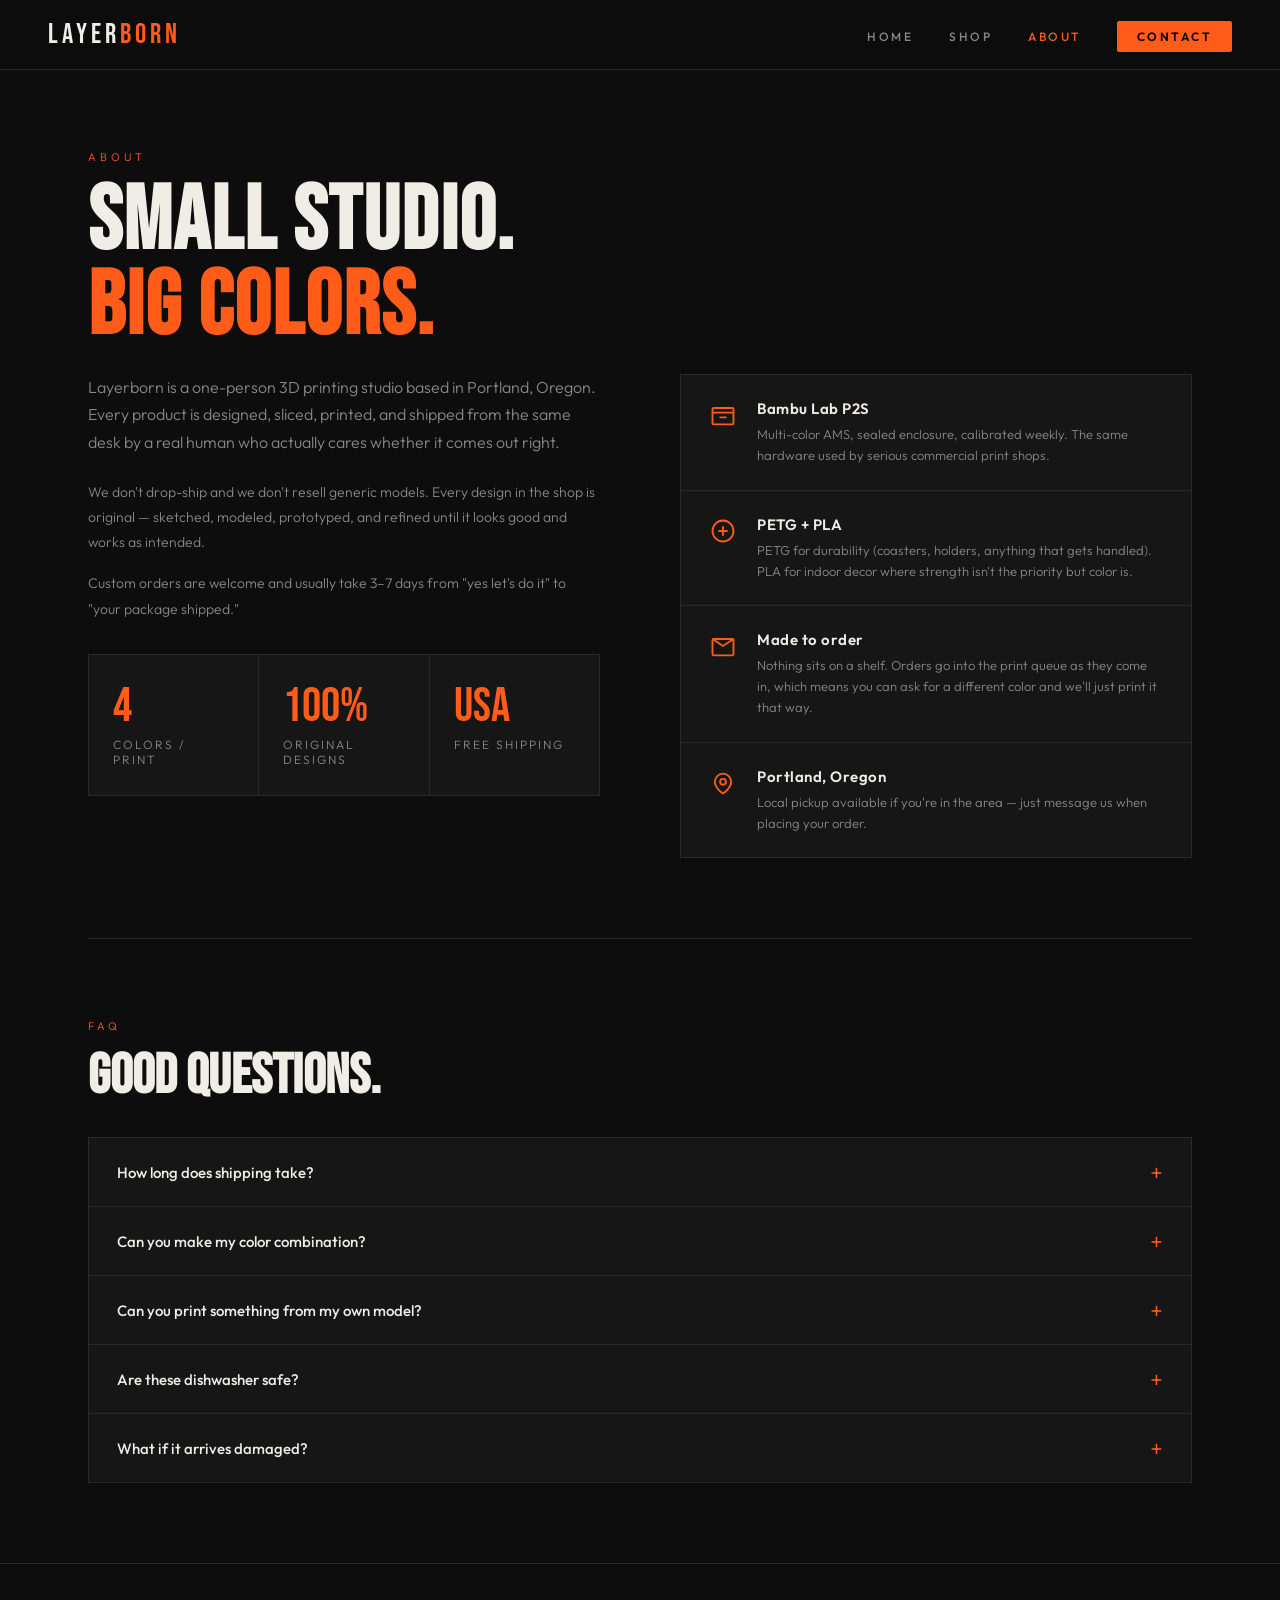
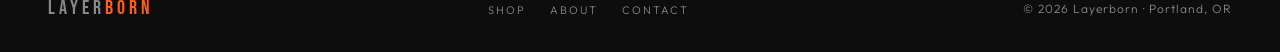
==== about.html @ ff553b5a "Storefront rebuild: split into multiple pages The site is no longer one 1100-line index.html. Split " ====
<!DOCTYPE html>
<html lang="en">
<head>
  <meta charset="UTF-8" />
  <meta name="viewport" content="width=device-width, initial-scale=1.0"/>
  <title>About — Layerborn</title>
  <meta name="description" content="Layerborn is a small 3D printing studio in Portland, OR." />
  <meta name="theme-color" content="#0d0d0d" />
  <link href="https://fonts.googleapis.com/css2?family=Bebas+Neue&family=Outfit:wght@300;400;500;600&display=swap" rel="stylesheet"/>
  <link rel="stylesheet" href="styles.css" />
</head>
<body>

  <!-- NAV -->
  <nav class="site-nav">
    <a href="index.html" class="nav-logo">LAYER<span>BORN</span></a>
    <button class="nav-toggle" aria-label="Toggle menu">
      <span></span><span></span><span></span>
    </button>
    <ul>
      <li><a href="index.html">Home</a></li>
      <li><a href="shop.html">Shop</a></li>
      <li><a href="about.html">About</a></li>
      <li><a href="contact.html" class="nav-cta">Contact</a></li>
    </ul>
  </nav>

  <main class="page">
    <div class="section-label">About</div>
    <h1 class="page-hero">Small studio.<br/><span class="accent">Big colors.</span></h1>

    <div class="about-grid">
      <div>
        <p class="page-sub" style="margin-bottom:24px;">
          Layerborn is a one-person 3D printing studio based in Portland, Oregon.
          Every product is designed, sliced, printed, and shipped from the same
          desk by a real human who actually cares whether it comes out right.
        </p>
        <p style="font-size:14px; line-height:1.8; color:var(--muted); margin-bottom:16px;">
          We don't drop-ship and we don't resell generic models. Every design in
          the shop is original — sketched, modeled, prototyped, and refined
          until it looks good and works as intended.
        </p>
        <p style="font-size:14px; line-height:1.8; color:var(--muted);">
          Custom orders are welcome and usually take 3–7 days from "yes let's
          do it" to "your package shipped."
        </p>

        <div class="about-stats">
          <div class="stat">
            <div class="stat-num">4</div>
            <div class="stat-label">Colors / Print</div>
          </div>
          <div class="stat">
            <div class="stat-num">100%</div>
            <div class="stat-label">Original Designs</div>
          </div>
          <div class="stat">
            <div class="stat-num">USA</div>
            <div class="stat-label">Free Shipping</div>
          </div>
        </div>
      </div>

      <div class="about-features">
        <div class="feature">
          <div class="feature-icon">
            <svg viewBox="0 0 24 24" fill="none" stroke="currentColor" stroke-width="1.6">
              <rect x="3" y="6" width="18" height="14" rx="1"/>
              <path d="M3 10h18M9 14h6"/>
            </svg>
          </div>
          <div>
            <div class="feature-title">Bambu Lab P2S</div>
            <div class="feature-desc">
              Multi-color AMS, sealed enclosure, calibrated weekly. The same hardware
              used by serious commercial print shops.
            </div>
          </div>
        </div>
        <div class="feature">
          <div class="feature-icon">
            <svg viewBox="0 0 24 24" fill="none" stroke="currentColor" stroke-width="1.6">
              <circle cx="12" cy="12" r="9"/>
              <path d="M8 12h8M12 8v8"/>
            </svg>
          </div>
          <div>
            <div class="feature-title">PETG + PLA</div>
            <div class="feature-desc">
              PETG for durability (coasters, holders, anything that gets handled).
              PLA for indoor decor where strength isn't the priority but color is.
            </div>
          </div>
        </div>
        <div class="feature">
          <div class="feature-icon">
            <svg viewBox="0 0 24 24" fill="none" stroke="currentColor" stroke-width="1.6">
              <path d="M3 6l9 6 9-6"/>
              <rect x="3" y="6" width="18" height="14" rx="1"/>
            </svg>
          </div>
          <div>
            <div class="feature-title">Made to order</div>
            <div class="feature-desc">
              Nothing sits on a shelf. Orders go into the print queue as they
              come in, which means you can ask for a different color and we'll
              just print it that way.
            </div>
          </div>
        </div>
        <div class="feature">
          <div class="feature-icon">
            <svg viewBox="0 0 24 24" fill="none" stroke="currentColor" stroke-width="1.6">
              <path d="M12 21s-7-4.5-7-10a7 7 0 1114 0c0 5.5-7 10-7 10z"/>
              <circle cx="12" cy="11" r="2.5"/>
            </svg>
          </div>
          <div>
            <div class="feature-title">Portland, Oregon</div>
            <div class="feature-desc">
              Local pickup available if you're in the area — just message us
              when placing your order.
            </div>
          </div>
        </div>
      </div>
    </div>

    <div class="section-divider"></div>

    <!-- FAQ -->
    <div class="section-label">FAQ</div>
    <h2 class="section-title" style="margin-bottom:32px;">Good questions.</h2>
    <div class="faq">
      <div class="faq-item">
        <div class="faq-q">How long does shipping take?</div>
        <div class="faq-a">
          Each item is printed after you order it, so factor in 1–3 days for the
          print itself plus standard USPS shipping (2–4 days for most US
          addresses). Total: usually within a week, often faster.
        </div>
      </div>
      <div class="faq-item">
        <div class="faq-q">Can you make my color combination?</div>
        <div class="faq-a">
          Yes, in almost every case. The AMS holds up to four colors per print,
          and we keep a healthy stock of common ones. Use the contact form
          (or DM us before ordering) and tell us exactly what you want.
        </div>
      </div>
      <div class="faq-item">
        <div class="faq-q">Can you print something from my own model?</div>
        <div class="faq-a">
          Sometimes. Send us your STL or 3MF via the contact form and we'll
          take a look. If the model is print-ready and we have the materials,
          we'll quote you. We don't print firearms, copyrighted characters,
          or anything we don't feel right making.
        </div>
      </div>
      <div class="faq-item">
        <div class="faq-q">Are these dishwasher safe?</div>
        <div class="faq-a">
          No — PLA and PETG both warp under high heat. Hand-wash with mild
          soap and warm (not hot) water. They'll last years if you treat them
          like nice ceramics.
        </div>
      </div>
      <div class="faq-item">
        <div class="faq-q">What if it arrives damaged?</div>
        <div class="faq-a">
          Message us within 48 hours of delivery and we'll reprint it for free.
          Stuff happens in transit; we've got you.
        </div>
      </div>
    </div>
  </main>

  <!-- FOOTER -->
  <footer class="site-footer">
    <a href="index.html" class="footer-logo">LAYER<span>BORN</span></a>
    <ul class="footer-links">
      <li><a href="shop.html">Shop</a></li>
      <li><a href="about.html">About</a></li>
      <li><a href="contact.html">Contact</a></li>
    </ul>
    <div class="footer-copy">© 2026 Layerborn · Portland, OR</div>
  </footer>

  <script src="app.js"></script>
</body>
</html>
---- styles.css ----
/* ──────────────────────────────────────────────────────────────
   LayerBorn storefront — shared styles
   ────────────────────────────────────────────────────────────── */

*, *::before, *::after { box-sizing: border-box; margin: 0; padding: 0; }

:root {
  --bg:        #0d0d0d;
  --surface:   #161616;
  --surface2:  #1e1e1e;
  --border:    #2a2a2a;
  --accent:    #ff5c1a;
  --accent2:   #ff8c55;
  --text:      #f0ece6;
  --muted:     #888;
  --font-display: 'Bebas Neue', sans-serif;
  --font-body:    'Outfit', sans-serif;
  --max-w:     1200px;
}

html { scroll-behavior: smooth; }

body {
  background: var(--bg);
  color: var(--text);
  font-family: var(--font-body);
  font-weight: 300;
  overflow-x: hidden;
  min-height: 100vh;
  display: flex;
  flex-direction: column;
}

a { color: inherit; }

/* ── NAV ──────────────────────────────────────────────── */
nav.site-nav {
  position: sticky;
  top: 0;
  z-index: 100;
  display: flex;
  align-items: center;
  justify-content: space-between;
  padding: 18px 48px;
  background: rgba(13, 13, 13, 0.85);
  backdrop-filter: blur(12px);
  -webkit-backdrop-filter: blur(12px);
  border-bottom: 1px solid var(--border);
}

.nav-logo {
  font-family: var(--font-display);
  font-size: 28px;
  letter-spacing: 4px;
  color: var(--text);
  text-decoration: none;
}
.nav-logo span { color: var(--accent); }

nav.site-nav ul {
  list-style: none;
  display: flex;
  gap: 36px;
  align-items: center;
}

nav.site-nav ul a {
  text-decoration: none;
  color: var(--muted);
  font-size: 12px;
  font-weight: 500;
  letter-spacing: 2.5px;
  text-transform: uppercase;
  transition: color 0.2s;
}
nav.site-nav ul a:hover { color: var(--text); }
nav.site-nav ul a.active { color: var(--accent); }

.nav-cta {
  background: var(--accent);
  color: #000 !important;
  padding: 8px 20px;
  border-radius: 2px;
  font-weight: 600 !important;
  transition: background 0.2s !important;
}
.nav-cta:hover { background: var(--accent2) !important; color: #000 !important; }

/* Mobile hamburger */
.nav-toggle {
  display: none;
  background: none;
  border: 0;
  cursor: pointer;
  padding: 6px;
  width: 36px;
  height: 36px;
  flex-direction: column;
  justify-content: space-between;
}
.nav-toggle span {
  display: block;
  height: 2px;
  width: 100%;
  background: var(--text);
  transition: transform 0.25s, opacity 0.25s;
}
.nav-toggle.open span:nth-child(1) { transform: translateY(10px) rotate(45deg); }
.nav-toggle.open span:nth-child(2) { opacity: 0; }
.nav-toggle.open span:nth-child(3) { transform: translateY(-10px) rotate(-45deg); }

/* ── PAGE WRAPPERS ────────────────────────────────────── */
main.page {
  flex: 1;
  width: 100%;
  margin: 0 auto;
  padding: 80px 48px;
  max-width: var(--max-w);
}

.page-narrow {
  max-width: 720px;
}

.page-hero {
  font-family: var(--font-display);
  font-size: clamp(48px, 7vw, 96px);
  line-height: 0.95;
  letter-spacing: 2px;
  margin-bottom: 24px;
}

.page-hero .accent { color: var(--accent); }

.page-sub {
  max-width: 560px;
  font-size: 16px;
  line-height: 1.7;
  color: var(--muted);
  margin-bottom: 48px;
}

.section-label {
  font-size: 11px;
  letter-spacing: 4px;
  text-transform: uppercase;
  color: var(--accent);
  margin-bottom: 16px;
}

.section-title {
  font-family: var(--font-display);
  font-size: clamp(36px, 5vw, 56px);
  line-height: 1;
  margin-bottom: 8px;
}

.section-divider {
  height: 1px;
  background: var(--border);
  margin: 80px 0;
}

/* ── BUTTONS ──────────────────────────────────────────── */
.btn-primary {
  display: inline-block;
  background: var(--accent);
  color: #000;
  font-family: var(--font-body);
  font-weight: 600;
  font-size: 13px;
  letter-spacing: 2px;
  text-transform: uppercase;
  text-decoration: none;
  padding: 14px 32px;
  border-radius: 2px;
  border: none;
  cursor: pointer;
  transition: background 0.2s, transform 0.15s;
}
.btn-primary:hover { background: var(--accent2); transform: translateY(-1px); }

.btn-secondary {
  display: inline-block;
  color: var(--muted);
  font-size: 13px;
  letter-spacing: 2px;
  text-transform: uppercase;
  text-decoration: none;
  padding: 14px 0;
  border: 0;
  background: none;
  border-bottom: 1px solid var(--border);
  cursor: pointer;
  font-family: var(--font-body);
  transition: color 0.2s, border-color 0.2s;
}
.btn-secondary:hover { color: var(--text); border-color: var(--text); }

.btn-outline {
  display: inline-block;
  background: transparent;
  color: var(--text);
  border: 1px solid var(--border);
  font-family: var(--font-body);
  font-weight: 600;
  font-size: 13px;
  letter-spacing: 2px;
  text-transform: uppercase;
  text-decoration: none;
  padding: 14px 32px;
  border-radius: 2px;
  cursor: pointer;
  transition: border-color 0.2s, color 0.2s, background 0.2s;
}
.btn-outline:hover { border-color: var(--accent); color: var(--accent); background: rgba(255,92,26,0.05); }

/* ── HOME HERO ────────────────────────────────────────── */
.home-hero {
  position: relative;
  min-height: calc(100vh - 80px);
  display: flex;
  flex-direction: column;
  justify-content: center;
  padding: 80px 48px;
  overflow: hidden;
}
.home-hero::before {
  content: '';
  position: absolute;
  inset: 0;
  background:
    radial-gradient(ellipse 60% 60% at 80% 40%, rgba(255,92,26,0.08) 0%, transparent 70%),
    repeating-linear-gradient(0deg, transparent, transparent 39px, rgba(255,255,255,0.02) 39px, rgba(255,255,255,0.02) 40px),
    repeating-linear-gradient(90deg, transparent, transparent 39px, rgba(255,255,255,0.02) 39px, rgba(255,255,255,0.02) 40px);
  pointer-events: none;
}
.home-hero > * { position: relative; z-index: 1; }

.hero-tag {
  font-size: 12px;
  font-weight: 600;
  letter-spacing: 4px;
  text-transform: uppercase;
  color: var(--accent);
  margin-bottom: 24px;
  opacity: 0;
  animation: fadeUp 0.6s 0.15s forwards;
}

.hero-title {
  font-family: var(--font-display);
  font-size: clamp(64px, 10vw, 144px);
  line-height: 0.92;
  letter-spacing: 2px;
  margin-bottom: 32px;
  max-width: 1100px;
  opacity: 0;
  animation: fadeUp 0.6s 0.3s forwards;
}
.hero-title .line2 {
  color: transparent;
  -webkit-text-stroke: 1.5px rgba(240,236,230,0.25);
}
.hero-title .accent { color: var(--accent); }

.hero-sub {
  max-width: 480px;
  font-size: 16px;
  line-height: 1.7;
  color: var(--muted);
  margin-bottom: 48px;
  opacity: 0;
  animation: fadeUp 0.6s 0.45s forwards;
}

.hero-actions {
  display: flex;
  gap: 16px;
  align-items: center;
  flex-wrap: wrap;
  opacity: 0;
  animation: fadeUp 0.6s 0.6s forwards;
}

/* ── VALUE PROPS (home) ───────────────────────────────── */
.value-props {
  display: grid;
  grid-template-columns: repeat(3, 1fr);
  gap: 1px;
  background: var(--border);
  border: 1px solid var(--border);
  margin-bottom: 80px;
}
.value-prop {
  background: var(--surface);
  padding: 36px 28px;
  display: flex;
  flex-direction: column;
  gap: 16px;
  transition: background 0.2s;
}
.value-prop:hover { background: var(--surface2); }
.value-prop-icon {
  color: var(--accent);
  width: 32px;
  height: 32px;
}
.value-prop-icon svg { width: 100%; height: 100%; }
.value-prop-title {
  font-family: var(--font-display);
  font-size: 28px;
  letter-spacing: 1px;
  line-height: 1;
}
.value-prop-text {
  font-size: 14px;
  color: var(--muted);
  line-height: 1.7;
}

/* ── HOME FEATURED ROW ───────────────────────────────── */
.featured-header {
  display: flex;
  justify-content: space-between;
  align-items: flex-end;
  margin-bottom: 40px;
  gap: 24px;
  flex-wrap: wrap;
}

/* ── PRODUCT GRID ─────────────────────────────────────── */
.product-grid {
  display: grid;
  grid-template-columns: repeat(auto-fill, minmax(280px, 1fr));
  gap: 1px;
  background: var(--border);
  border: 1px solid var(--border);
}

.product-card {
  background: var(--surface);
  display: flex;
  flex-direction: column;
  transition: background 0.2s;
  cursor: pointer;
  text-decoration: none;
  color: inherit;
}
.product-card:hover { background: var(--surface2); }
.product-card:hover .product-img { transform: scale(1.04); }

.product-img-wrap {
  overflow: hidden;
  aspect-ratio: 1;
  background: var(--surface2);
  position: relative;
}
.product-img {
  width: 100%;
  height: 100%;
  object-fit: cover;
  transition: transform 0.4s cubic-bezier(0.25, 0.46, 0.45, 0.94);
  display: block;
}
.product-img-placeholder {
  width: 100%;
  height: 100%;
  display: flex;
  align-items: center;
  justify-content: center;
  font-size: 11px;
  letter-spacing: 2px;
  text-transform: uppercase;
  color: var(--muted);
  background: linear-gradient(135deg, #1e1e1e, #252525);
}
.product-badge {
  position: absolute;
  top: 12px;
  left: 12px;
  background: var(--accent);
  color: #000;
  font-size: 9px;
  font-weight: 700;
  letter-spacing: 2px;
  text-transform: uppercase;
  padding: 4px 10px;
  border-radius: 1px;
}

.product-info {
  padding: 20px 20px 24px;
  flex: 1;
  display: flex;
  flex-direction: column;
}
.product-category {
  font-size: 10px;
  letter-spacing: 2.5px;
  text-transform: uppercase;
  color: var(--accent);
  margin-bottom: 8px;
}
.product-name {
  font-size: 16px;
  font-weight: 500;
  line-height: 1.3;
  margin-bottom: 8px;
  flex: 1;
}
.product-desc {
  font-size: 12px;
  color: var(--muted);
  line-height: 1.5;
  margin-bottom: 16px;
}
.product-footer {
  display: flex;
  justify-content: space-between;
  align-items: center;
}
.product-price {
  font-family: var(--font-display);
  font-size: 26px;
  color: var(--text);
  letter-spacing: 1px;
}
.product-btn {
  font-size: 10px;
  font-weight: 600;
  letter-spacing: 2px;
  text-transform: uppercase;
  color: #000;
  background: var(--accent);
  border: none;
  padding: 8px 14px;
  border-radius: 1px;
  cursor: pointer;
  text-decoration: none;
  transition: background 0.2s;
  display: inline-block;
}
.product-btn:hover { background: var(--accent2); }
.no-products {
  background: var(--surface);
  padding: 80px;
  text-align: center;
  color: var(--muted);
  grid-column: 1 / -1;
}

/* ── SHOP FILTERS ─────────────────────────────────────── */
.shop-filters {
  display: flex;
  gap: 8px;
  margin-bottom: 40px;
  flex-wrap: wrap;
}
.filter-btn {
  background: none;
  border: 1px solid var(--border);
  color: var(--muted);
  font-family: var(--font-body);
  font-size: 11px;
  font-weight: 500;
  letter-spacing: 2px;
  text-transform: uppercase;
  padding: 8px 18px;
  cursor: pointer;
  border-radius: 1px;
  transition: all 0.2s;
}
.filter-btn:hover, .filter-btn.active {
  background: var(--accent);
  border-color: var(--accent);
  color: #000;
}

/* ── PRODUCT DETAIL ───────────────────────────────────── */
.product-detail {
  display: grid;
  grid-template-columns: 1fr 1fr;
  gap: 64px;
  align-items: start;
}
.product-detail-img {
  aspect-ratio: 1;
  background: var(--surface2);
  border: 1px solid var(--border);
  overflow: hidden;
  display: flex;
  align-items: center;
  justify-content: center;
}
.product-detail-img img {
  width: 100%;
  height: 100%;
  object-fit: cover;
}
.product-detail-info .crumbs {
  font-size: 11px;
  letter-spacing: 2px;
  text-transform: uppercase;
  color: var(--muted);
  margin-bottom: 24px;
}
.product-detail-info .crumbs a { color: var(--muted); text-decoration: none; }
.product-detail-info .crumbs a:hover { color: var(--accent); }
.product-detail-info h1 {
  font-family: var(--font-display);
  font-size: clamp(40px, 5vw, 64px);
  line-height: 1;
  letter-spacing: 1px;
  margin-bottom: 12px;
}
.product-detail-cat {
  display: inline-block;
  font-size: 11px;
  letter-spacing: 2.5px;
  text-transform: uppercase;
  color: var(--accent);
  margin-bottom: 24px;
}
.product-detail-price {
  font-family: var(--font-display);
  font-size: 56px;
  color: var(--text);
  letter-spacing: 1px;
  margin-bottom: 24px;
  line-height: 1;
}
.product-detail-desc {
  font-size: 15px;
  line-height: 1.8;
  color: var(--muted);
  margin-bottom: 32px;
}
.product-detail-actions {
  display: flex;
  gap: 12px;
  flex-wrap: wrap;
  margin-bottom: 32px;
}

/* ── ABOUT PAGE ───────────────────────────────────────── */
.about-grid {
  display: grid;
  grid-template-columns: 1fr 1fr;
  gap: 80px;
  align-items: start;
  margin-bottom: 80px;
}
.about-stats {
  display: grid;
  grid-template-columns: repeat(3, 1fr);
  gap: 1px;
  background: var(--border);
  border: 1px solid var(--border);
  margin-top: 32px;
}
.stat {
  background: var(--surface);
  padding: 28px 24px;
}
.stat-num {
  font-family: var(--font-display);
  font-size: 48px;
  color: var(--accent);
  line-height: 1;
  margin-bottom: 6px;
}
.stat-label {
  font-size: 12px;
  letter-spacing: 2px;
  text-transform: uppercase;
  color: var(--muted);
}
.about-features {
  display: flex;
  flex-direction: column;
  gap: 1px;
  background: var(--border);
  border: 1px solid var(--border);
}
.feature {
  background: var(--surface);
  padding: 24px 28px;
  display: flex;
  gap: 20px;
  align-items: flex-start;
  transition: background 0.2s;
}
.feature:hover { background: var(--surface2); }
.feature-icon {
  flex-shrink: 0;
  margin-top: 2px;
  color: var(--accent);
  width: 28px;
  height: 28px;
}
.feature-icon svg { width: 100%; height: 100%; }
.feature-title {
  font-size: 15px;
  font-weight: 600;
  margin-bottom: 6px;
  letter-spacing: 0.5px;
}
.feature-desc {
  font-size: 13px;
  color: var(--muted);
  line-height: 1.6;
}

/* ── FAQ ───────────────────────────────────────────────── */
.faq {
  display: flex;
  flex-direction: column;
  gap: 1px;
  background: var(--border);
  border: 1px solid var(--border);
}
.faq-item {
  background: var(--surface);
  padding: 22px 28px;
  cursor: pointer;
  transition: background 0.2s;
}
.faq-item:hover { background: var(--surface2); }
.faq-q {
  font-size: 15px;
  font-weight: 500;
  display: flex;
  justify-content: space-between;
  align-items: center;
  gap: 16px;
}
.faq-q::after {
  content: '+';
  color: var(--accent);
  font-size: 24px;
  font-weight: 300;
  transition: transform 0.2s;
  line-height: 1;
}
.faq-item.open .faq-q::after { transform: rotate(45deg); }
.faq-a {
  font-size: 14px;
  color: var(--muted);
  line-height: 1.7;
  margin-top: 0;
  max-height: 0;
  overflow: hidden;
  opacity: 0;
  transition: max-height 0.3s, opacity 0.2s, margin-top 0.2s;
}
.faq-item.open .faq-a {
  max-height: 500px;
  opacity: 1;
  margin-top: 14px;
}

/* ── CONTACT ──────────────────────────────────────────── */
.contact-grid {
  display: grid;
  grid-template-columns: 1fr 1fr;
  gap: 80px;
  align-items: start;
}
.contact-links {
  display: flex;
  flex-direction: column;
  gap: 16px;
  margin-top: 32px;
}
.contact-link {
  display: flex;
  align-items: center;
  gap: 16px;
  text-decoration: none;
  color: var(--text);
  font-size: 14px;
  padding: 16px 20px;
  background: var(--surface);
  border: 1px solid var(--border);
  border-radius: 2px;
  transition: border-color 0.2s, background 0.2s;
}
.contact-link:hover {
  border-color: var(--accent);
  background: var(--surface2);
}
.contact-link-icon {
  color: var(--accent);
  flex-shrink: 0;
  display: flex;
  align-items: center;
  justify-content: center;
  width: 22px;
  height: 22px;
}
.contact-link-icon svg { width: 100%; height: 100%; }
.contact-link-text span {
  display: block;
  font-size: 11px;
  letter-spacing: 2px;
  text-transform: uppercase;
  color: var(--muted);
  margin-bottom: 2px;
}

.contact-form {
  display: flex;
  flex-direction: column;
  gap: 16px;
}
.form-field {
  display: flex;
  flex-direction: column;
  gap: 6px;
}
.form-field label {
  font-size: 11px;
  letter-spacing: 2px;
  text-transform: uppercase;
  color: var(--muted);
}
.form-field input,
.form-field textarea {
  background: var(--surface);
  border: 1px solid var(--border);
  color: var(--text);
  font-family: var(--font-body);
  font-size: 14px;
  padding: 12px 16px;
  border-radius: 2px;
  outline: none;
  transition: border-color 0.2s;
  resize: vertical;
}
.form-field input:focus,
.form-field textarea:focus {
  border-color: var(--accent);
}
.form-submit {
  background: var(--accent);
  color: #000;
  border: none;
  font-family: var(--font-body);
  font-size: 12px;
  font-weight: 700;
  letter-spacing: 3px;
  text-transform: uppercase;
  padding: 14px;
  border-radius: 2px;
  cursor: pointer;
  transition: background 0.2s;
  margin-top: 4px;
}
.form-submit:hover { background: var(--accent2); }

/* ── FOOTER ───────────────────────────────────────────── */
footer.site-footer {
  border-top: 1px solid var(--border);
  padding: 32px 48px;
  display: flex;
  justify-content: space-between;
  align-items: center;
  gap: 16px;
  flex-wrap: wrap;
}
.footer-logo {
  font-family: var(--font-display);
  font-size: 20px;
  letter-spacing: 4px;
  color: var(--muted);
  text-decoration: none;
}
.footer-logo span { color: var(--accent); }
.footer-links {
  list-style: none;
  display: flex;
  gap: 24px;
}
.footer-links a {
  color: var(--muted);
  text-decoration: none;
  font-size: 11px;
  letter-spacing: 2px;
  text-transform: uppercase;
  transition: color 0.2s;
}
.footer-links a:hover { color: var(--text); }
.footer-copy {
  font-size: 12px;
  color: var(--muted);
  letter-spacing: 1px;
}

/* ── LOADING & EMPTY ──────────────────────────────────── */
.skeleton {
  background: linear-gradient(90deg, var(--surface) 25%, var(--surface2) 50%, var(--surface) 75%);
  background-size: 200% 100%;
  animation: shimmer 1.4s linear infinite;
  aspect-ratio: 1;
}
@keyframes shimmer {
  0%   { background-position: 200% 0; }
  100% { background-position: -200% 0; }
}

/* ── ANIMATIONS ───────────────────────────────────────── */
@keyframes fadeUp {
  from { opacity: 0; transform: translateY(24px); }
  to   { opacity: 1; transform: translateY(0); }
}
.fade-in { opacity: 0; animation: fadeUp 0.5s 0.1s forwards; }

/* ── MOBILE ───────────────────────────────────────────── */
@media (max-width: 860px) {
  nav.site-nav { padding: 14px 24px; }
  nav.site-nav ul {
    position: fixed;
    top: 60px; left: 0; right: 0;
    flex-direction: column;
    gap: 0;
    background: rgba(13,13,13,0.97);
    border-bottom: 1px solid var(--border);
    transform: translateY(-110%);
    transition: transform 0.25s;
  }
  nav.site-nav ul.open { transform: translateY(0); }
  nav.site-nav ul li { width: 100%; }
  nav.site-nav ul a {
    display: block;
    padding: 18px 24px;
    border-bottom: 1px solid var(--border);
  }
  .nav-toggle { display: flex; }
  .nav-cta { padding: 10px 24px !important; }

  main.page { padding: 48px 24px; }
  .home-hero { padding: 48px 24px; }
  .value-props { grid-template-columns: 1fr; }
  .about-grid { grid-template-columns: 1fr; gap: 48px; }
  .about-stats { grid-template-columns: 1fr; }
  .contact-grid { grid-template-columns: 1fr; gap: 48px; }
  .product-detail { grid-template-columns: 1fr; gap: 32px; }
  footer.site-footer { padding: 24px; }
  .featured-header { flex-direction: column; align-items: flex-start; }
}
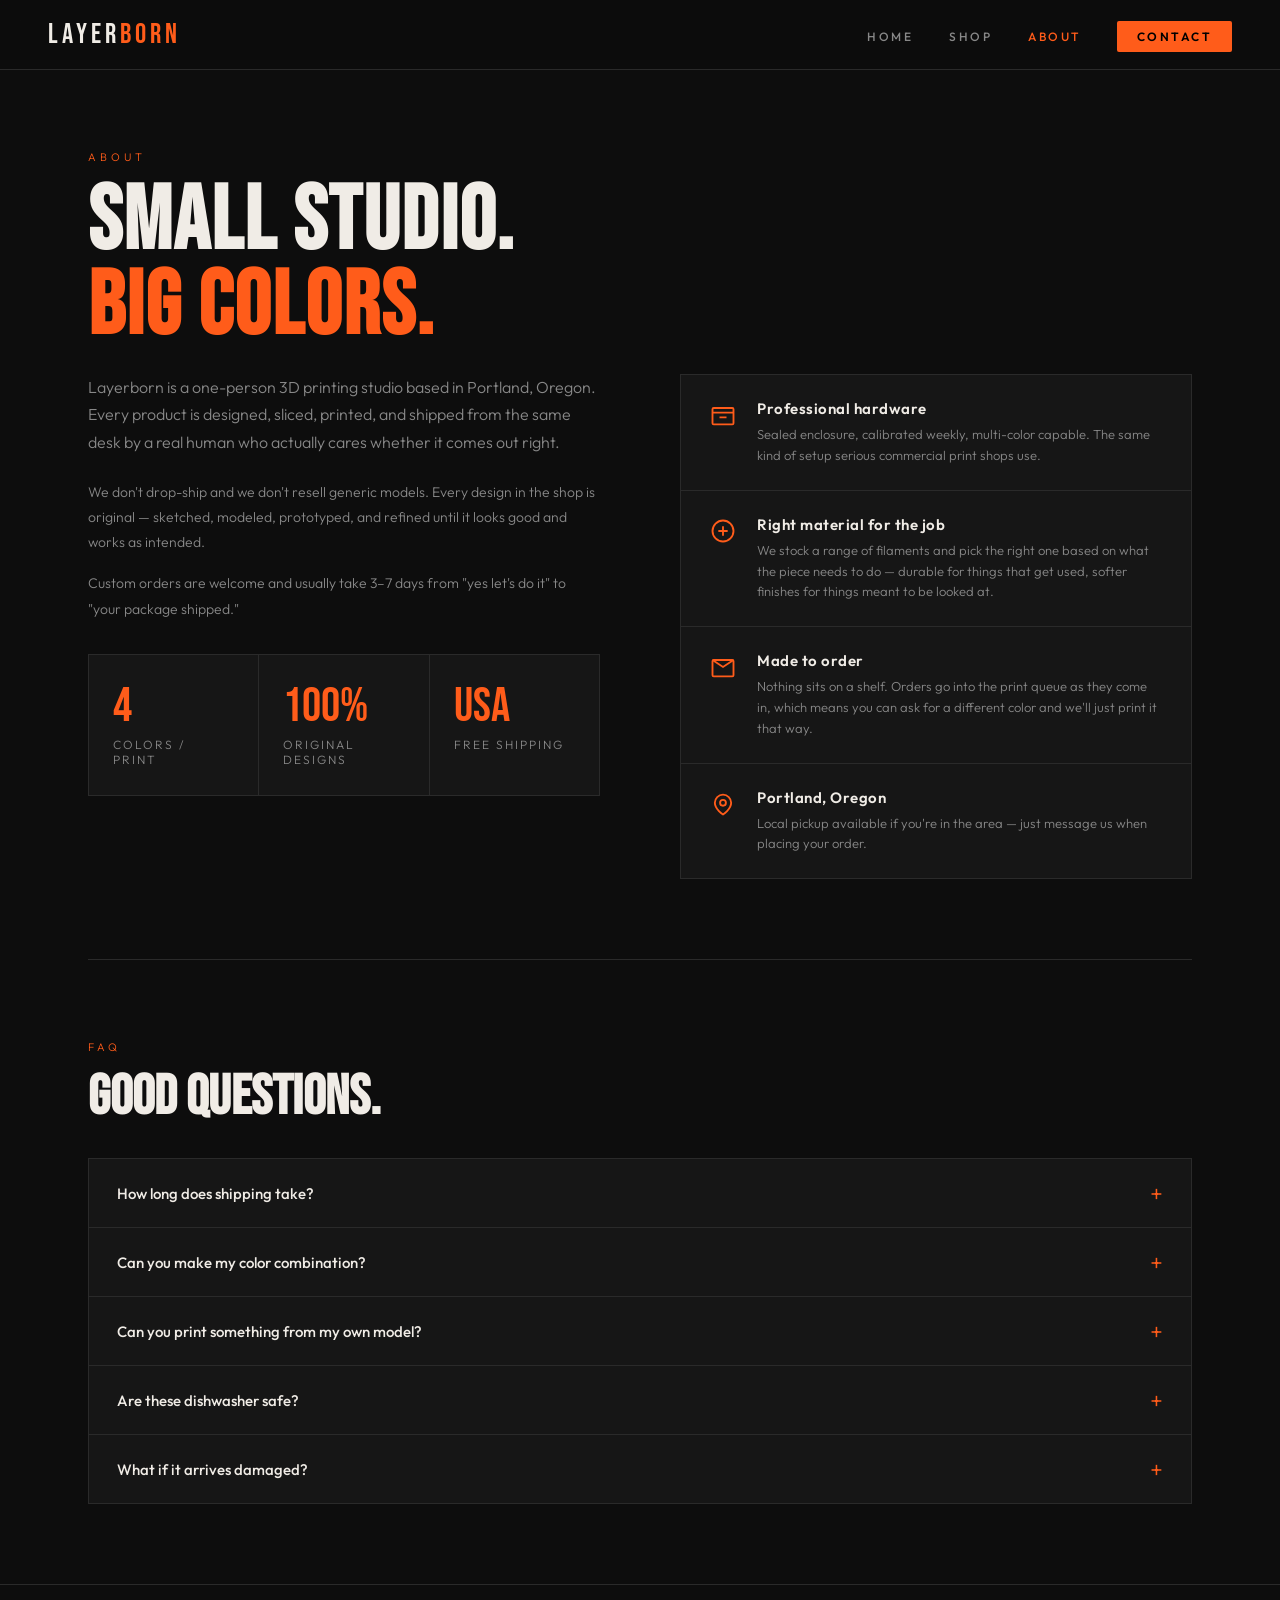
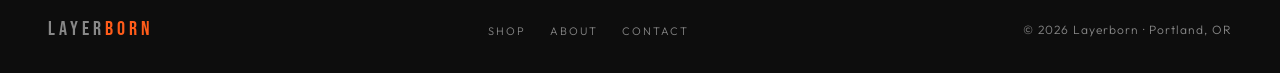
==== commit 005f891e: "Remove AMS mentions and broaden material copy beyond PETG Co-Authored-By: Claude Sonnet 4.6 <noreply" ====
--- a/about.html
+++ b/about.html
@@ -71,10 +71,10 @@
             </svg>
           </div>
           <div>
-            <div class="feature-title">Bambu Lab P2S</div>
+            <div class="feature-title">Professional hardware</div>
             <div class="feature-desc">
-              Multi-color AMS, sealed enclosure, calibrated weekly. The same hardware
-              used by serious commercial print shops.
+              Sealed enclosure, calibrated weekly, multi-color capable. The
+              same kind of setup serious commercial print shops use.
             </div>
           </div>
         </div>
@@ -86,10 +86,11 @@
             </svg>
           </div>
           <div>
-            <div class="feature-title">PETG + PLA</div>
+            <div class="feature-title">Right material for the job</div>
             <div class="feature-desc">
-              PETG for durability (coasters, holders, anything that gets handled).
-              PLA for indoor decor where strength isn't the priority but color is.
+              We stock a range of filaments and pick the right one based on
+              what the piece needs to do — durable for things that get used,
+              softer finishes for things meant to be looked at.
             </div>
           </div>
         </div>
@@ -144,9 +145,10 @@
       <div class="faq-item">
         <div class="faq-q">Can you make my color combination?</div>
         <div class="faq-a">
-          Yes, in almost every case. The AMS holds up to four colors per print,
-          and we keep a healthy stock of common ones. Use the contact form
-          (or DM us before ordering) and tell us exactly what you want.
+          Yes, in almost every case. We can blend multiple colors in a
+          single print and keep a healthy stock of common ones. Use the
+          contact form (or DM us before ordering) and tell us exactly what
+          you want.
         </div>
       </div>
       <div class="faq-item">
@@ -161,9 +163,9 @@
       <div class="faq-item">
         <div class="faq-q">Are these dishwasher safe?</div>
         <div class="faq-a">
-          No — PLA and PETG both warp under high heat. Hand-wash with mild
-          soap and warm (not hot) water. They'll last years if you treat them
-          like nice ceramics.
+          No — 3D-printed plastics warp under dishwasher heat. Hand-wash with
+          mild soap and warm (not hot) water. They'll last years if you treat
+          them like nice ceramics.
         </div>
       </div>
       <div class="faq-item">
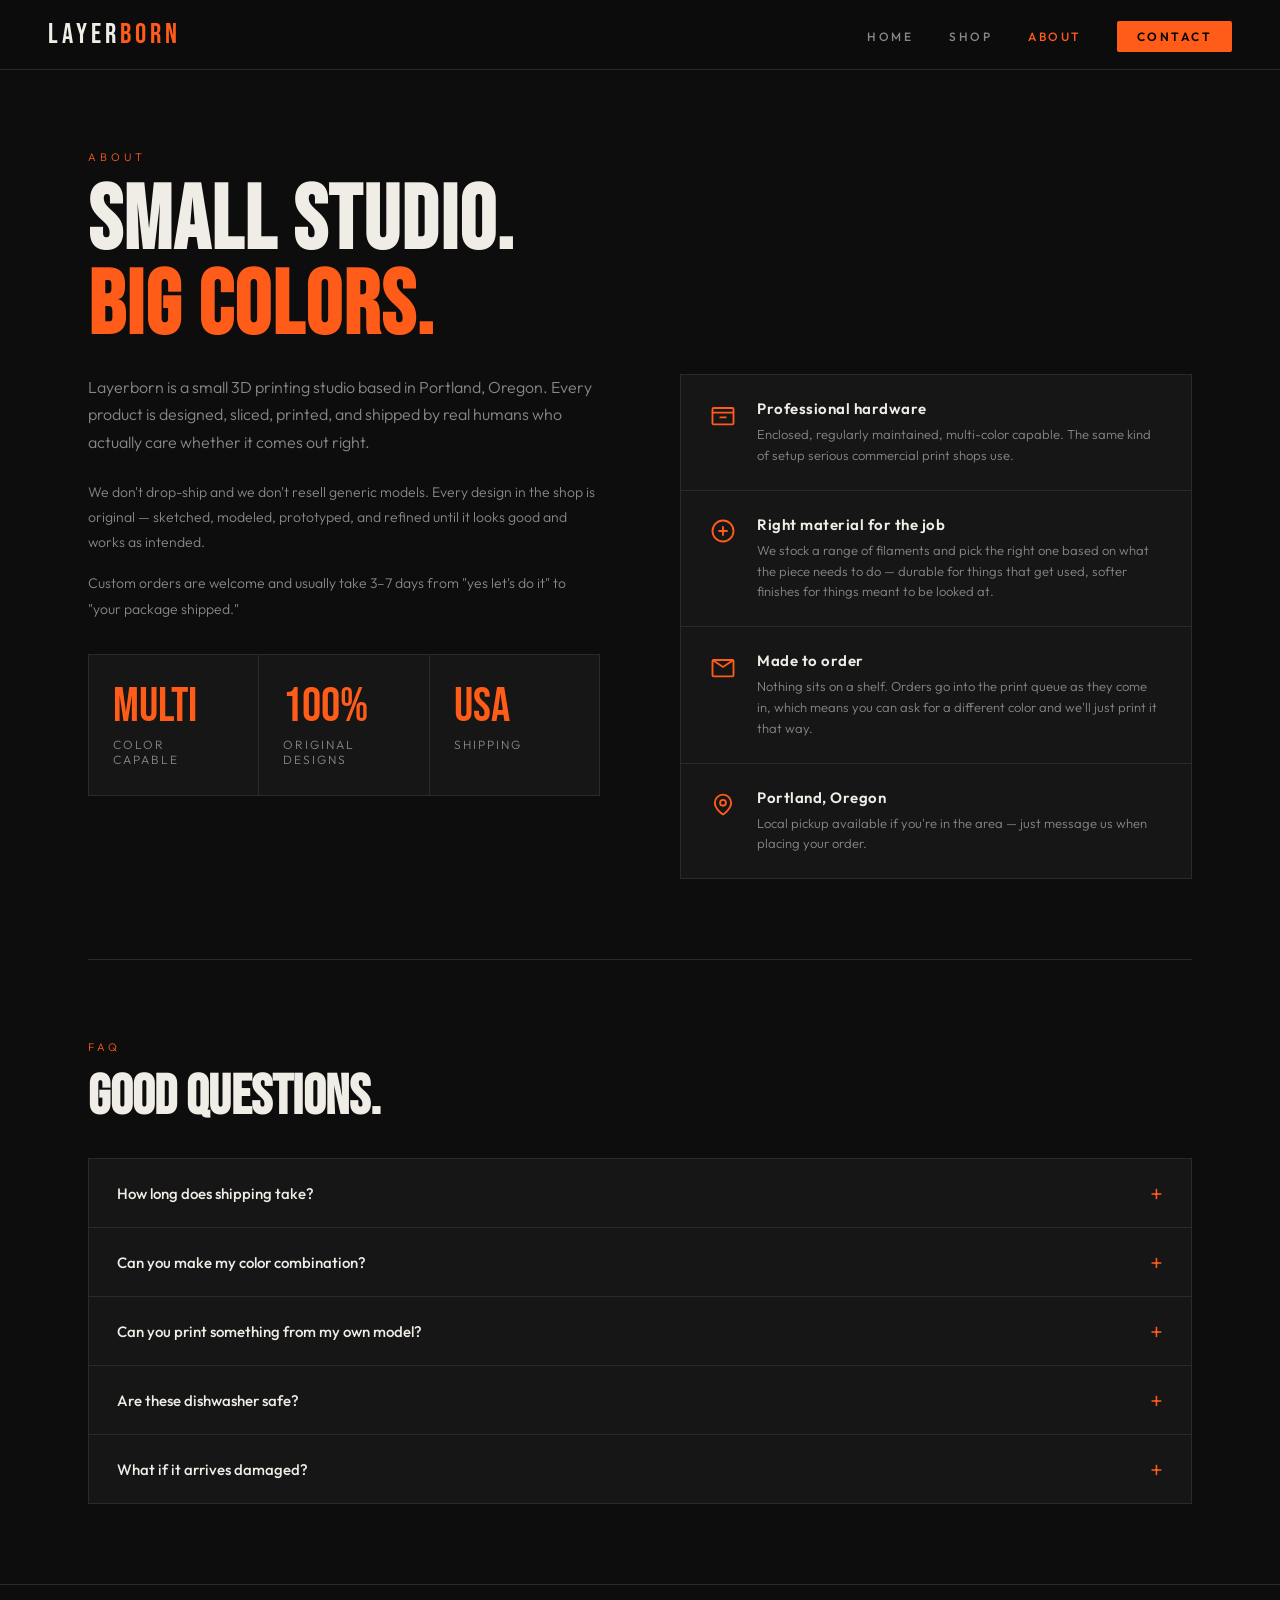
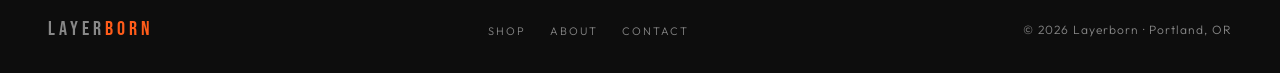
==== commit 0d6d8426: "Storefront copy pass: neutralize brand, hardware, and shipping claims - Drop Bambu Lab mention on ho" ====
--- a/about.html
+++ b/about.html
@@ -32,9 +32,9 @@
     <div class="about-grid">
       <div>
         <p class="page-sub" style="margin-bottom:24px;">
-          Layerborn is a one-person 3D printing studio based in Portland, Oregon.
-          Every product is designed, sliced, printed, and shipped from the same
-          desk by a real human who actually cares whether it comes out right.
+          Layerborn is a small 3D printing studio based in Portland, Oregon.
+          Every product is designed, sliced, printed, and shipped by real
+          humans who actually care whether it comes out right.
         </p>
         <p style="font-size:14px; line-height:1.8; color:var(--muted); margin-bottom:16px;">
           We don't drop-ship and we don't resell generic models. Every design in
@@ -48,8 +48,8 @@
 
         <div class="about-stats">
           <div class="stat">
-            <div class="stat-num">4</div>
-            <div class="stat-label">Colors / Print</div>
+            <div class="stat-num">Multi</div>
+            <div class="stat-label">Color Capable</div>
           </div>
           <div class="stat">
             <div class="stat-num">100%</div>
@@ -57,7 +57,7 @@
           </div>
           <div class="stat">
             <div class="stat-num">USA</div>
-            <div class="stat-label">Free Shipping</div>
+            <div class="stat-label">Shipping</div>
           </div>
         </div>
       </div>
@@ -73,8 +73,8 @@
           <div>
             <div class="feature-title">Professional hardware</div>
             <div class="feature-desc">
-              Sealed enclosure, calibrated weekly, multi-color capable. The
-              same kind of setup serious commercial print shops use.
+              Enclosed, regularly maintained, multi-color capable. The same
+              kind of setup serious commercial print shops use.
             </div>
           </div>
         </div>
@@ -137,9 +137,9 @@
       <div class="faq-item">
         <div class="faq-q">How long does shipping take?</div>
         <div class="faq-a">
-          Each item is printed after you order it, so factor in 1–3 days for the
-          print itself plus standard USPS shipping (2–4 days for most US
-          addresses). Total: usually within a week, often faster.
+          Each item is printed after you order it, so factor in 1–3 days for
+          the print itself plus standard US shipping (typically 2–4 days).
+          Total: usually within a week, often faster.
         </div>
       </div>
       <div class="faq-item">
@@ -171,7 +171,7 @@
       <div class="faq-item">
         <div class="faq-q">What if it arrives damaged?</div>
         <div class="faq-a">
-          Message us within 48 hours of delivery and we'll reprint it for free.
+          Message us if it arrives damaged and we'll make it right.
           Stuff happens in transit; we've got you.
         </div>
       </div>
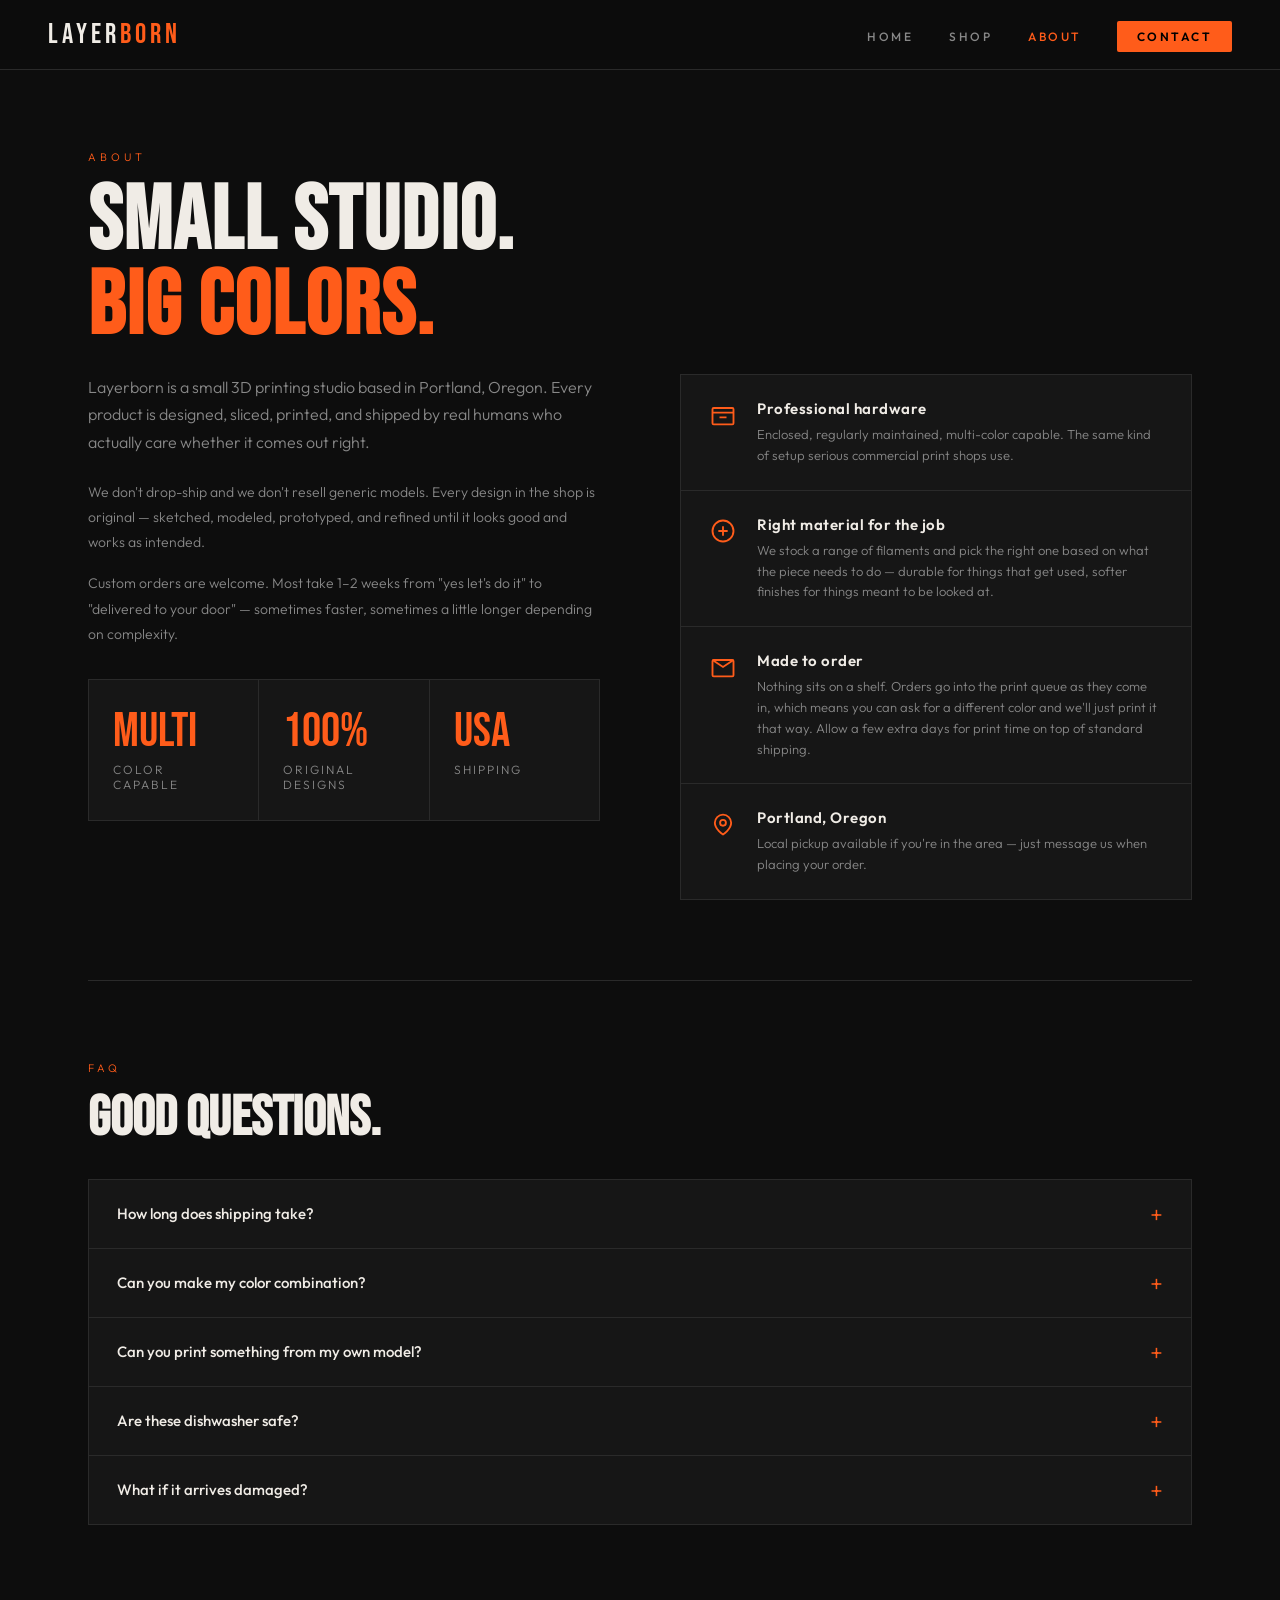
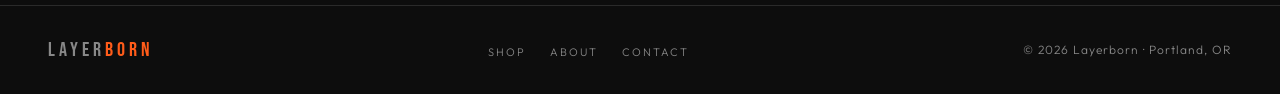
==== commit 99cc405f: "Extend shipping windows realistically; tighten About copy The earlier 3-7 day estimates didn't accou" ====
--- a/about.html
+++ b/about.html
@@ -42,8 +42,9 @@
           until it looks good and works as intended.
         </p>
         <p style="font-size:14px; line-height:1.8; color:var(--muted);">
-          Custom orders are welcome and usually take 3–7 days from "yes let's
-          do it" to "your package shipped."
+          Custom orders are welcome. Most take 1–2 weeks from "yes let's
+          do it" to "delivered to your door" — sometimes faster, sometimes
+          a little longer depending on complexity.
         </p>
 
         <div class="about-stats">
@@ -106,7 +107,8 @@
             <div class="feature-desc">
               Nothing sits on a shelf. Orders go into the print queue as they
               come in, which means you can ask for a different color and we'll
-              just print it that way.
+              just print it that way. Allow a few extra days for print time
+              on top of standard shipping.
             </div>
           </div>
         </div>
@@ -137,9 +139,16 @@
       <div class="faq-item">
         <div class="faq-q">How long does shipping take?</div>
         <div class="faq-a">
-          Each item is printed after you order it, so factor in 1–3 days for
-          the print itself plus standard US shipping (typically 2–4 days).
-          Total: usually within a week, often faster.
+          Since every order is printed from scratch, expect about 1–2 weeks
+          from order to doorstep. Rough breakdown:
+          <ul style="margin: 10px 0 0 20px; padding: 0; list-style: disc;">
+            <li>Print time: 1–4 days depending on size and complexity</li>
+            <li>Packaging, label, and drop-off: 1–2 days</li>
+            <li>Standard US shipping in transit: 3–6 days</li>
+          </ul>
+          Larger or more elaborate orders can take a bit longer. If you need
+          something by a specific date, message us first and we'll tell you
+          honestly whether we can hit it.
         </div>
       </div>
       <div class="faq-item">
@@ -171,8 +180,9 @@
       <div class="faq-item">
         <div class="faq-q">What if it arrives damaged?</div>
         <div class="faq-a">
-          Message us if it arrives damaged and we'll make it right.
-          Stuff happens in transit; we've got you.
+          Message us as soon as you can after delivery (a photo helps) and
+          we'll make it right — usually with a reprint. Stuff happens in
+          transit; we've got you.
         </div>
       </div>
     </div>
